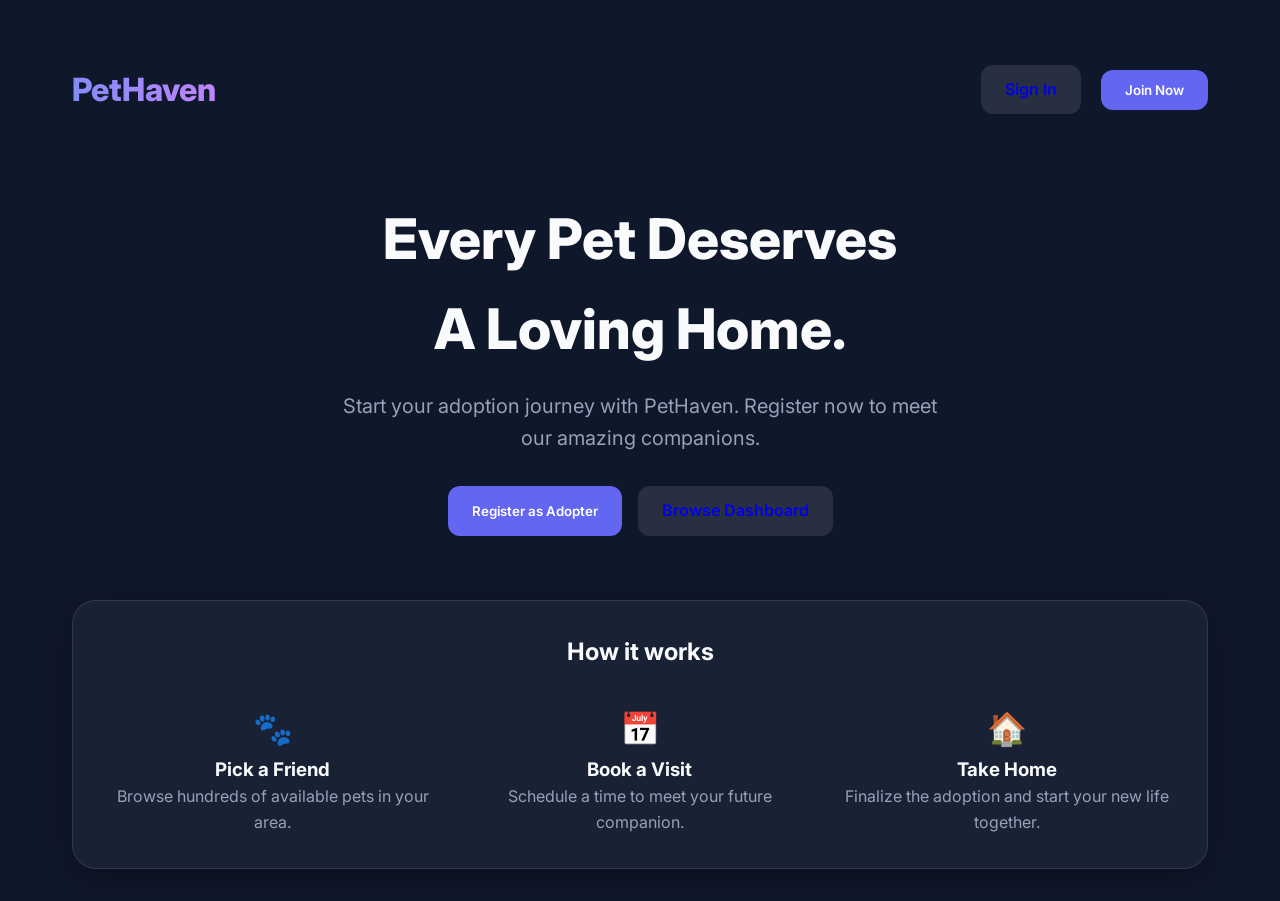
==== target/classes/static/index.html @ 94db2f68 "Initial commit - pet adoption project" ====
<!DOCTYPE html>
<html lang="en">
<head>
    <meta charset="UTF-8">
    <meta name="viewport" content="width=device-width, initial-scale=1.0">
    <title>PetHaven | Find Your Forever Friend</title>
    <link href="https://fonts.googleapis.com/css2?family=Inter:wght@400;600;800&display=swap" rel="stylesheet">
    <link rel="stylesheet" href="css/style.css">
</head>
<body>
    <div class="container">
        <header>
            <div class="logo">PetHaven</div>
            <nav id="user-nav">
                <a href="login.html" class="btn" style="background: rgba(255,255,255,0.1); margin-right: 1rem;">Sign In</a>
                <button class="btn btn-primary" onclick="openModal('register-modal')">Join Now</button>
            </nav>
        </header>

        <section class="hero">
            <h1>Every Pet Deserves<br>A Loving Home.</h1>
            <p>Start your adoption journey with PetHaven. Register now to meet our amazing companions.</p>
            <div style="margin-top: 2rem; display: flex; gap: 1rem; justify-content: center;">
                <button class="btn btn-primary" onclick="openModal('register-modal')">Register as Adopter</button>
                <a href="login.html" class="btn" style="background: rgba(255,255,255,0.1);">Browse Dashboard</a>
            </div>
        </section>

        <section class="glass-panel" style="text-align: center;">
            <h2>How it works</h2>
            <div style="display: grid; grid-template-columns: repeat(3, 1fr); gap: 2rem; margin-top: 2rem;">
                <div><div style="font-size: 2rem;">🐾</div><h3>Pick a Friend</h3><p style="color:var(--text-muted)">Browse hundreds of available pets in your area.</p></div>
                <div><div style="font-size: 2rem;">📅</div><h3>Book a Visit</h3><p style="color:var(--text-muted)">Schedule a time to meet your future companion.</p></div>
                <div><div style="font-size: 2rem;">🏠</div><h3>Take Home</h3><p style="color:var(--text-muted)">Finalize the adoption and start your new life together.</p></div>
            </div>
        </section>
    </div>

    <!-- Register Modal -->
    <div id="register-modal" class="modal-overlay">
        <div class="modal glass-panel">
            <h2>Create Account</h2>
            <form id="register-form">
                <div class="form-group"><label>Full Name</label><input type="text" id="reg-name" required></div>
                <div class="form-group"><label>Email</label><input type="email" id="reg-email" required></div>
                <div class="form-group"><label>Password</label><input type="password" id="reg-password" required></div>
                <div class="form-group"><label>Phone</label><input type="tel" id="reg-phone"></div>
                <div class="form-group"><label>Role</label>
                    <select id="reg-role" style="width:100%; padding:0.75rem; border-radius:12px; background:#0f172a; color:white;">
                        <option value="ADOPTER">Adopter</option>
                        <option value="STAFF">Shelter Staff</option>
                        <option value="VOLUNTEER">Volunteer</option>
                    </select>
                </div>
                <div style="display: flex; gap: 1rem; margin-top: 2rem;">
                    <button type="submit" class="btn btn-primary" style="flex: 1;">Register</button>
                    <button type="button" class="btn" onclick="closeModal('register-modal')">Cancel</button>
                </div>
            </form>
        </div>
    </div>

    <script>
        function openModal(id) { document.getElementById(id).style.display = 'flex'; }
        function closeModal(id) { document.getElementById(id).style.display = 'none'; }

        document.getElementById('register-form').addEventListener('submit', async (e) => {
            e.preventDefault();
            const payload = {
                name: document.getElementById('reg-name').value,
                email: document.getElementById('reg-email').value,
                password: document.getElementById('reg-password').value,
                phone: document.getElementById('reg-phone').value,
                userType: document.getElementById('reg-role').value
            };
            const response = await fetch('/users/register', {
                method: 'POST',
                headers: {'Content-Type': 'application/json'},
                body: JSON.stringify(payload)
            });
            if (response.ok) {
                alert('Success! Please sign in.');
                window.location.href = 'login.html';
            }
        });
    </script>
</body>
</html>
---- target/classes/static/css/style.css ----
:root {
    --primary: #6366f1;
    --primary-hover: #4f46e5;
    --bg-dark: #0f172a;
    --bg-card: rgba(30, 41, 59, 0.7);
    --text-main: #f8fafc;
    --text-muted: #94a3b8;
    --accent: #ec4899;
    --glass-border: rgba(255, 255, 255, 0.1);
}

* {
    margin: 0;
    padding: 0;
    box-sizing: border-box;
    font-family: 'Inter', sans-serif;
}

body {
    background-color: var(--bg-dark);
    color: var(--text-main);
    line-height: 1.6;
    overflow-x: hidden;
}

.container {
    max-width: 1200px;
    margin: 0 auto;
    padding: 2rem;
}

header {
    display: flex;
    justify-content: space-between;
    align-items: center;
    padding: 2rem 0;
    margin-bottom: 3rem;
    animation: fadeInDown 0.8s ease-out;
}

.logo {
    font-size: 2rem;
    font-weight: 800;
    background: linear-gradient(to right, #818cf8, #c084fc);
    -webkit-background-clip: text;
    -webkit-text-fill-color: transparent;
}

/* Glassmorphism Card */
.glass-panel {
    background: var(--bg-card);
    backdrop-filter: blur(12px);
    -webkit-backdrop-filter: blur(12px);
    border: 1px solid var(--glass-border);
    border-radius: 24px;
    padding: 2rem;
    box-shadow: 0 8px 32px 0 rgba(0, 0, 0, 0.3);
}

.hero {
    text-align: center;
    margin-bottom: 4rem;
    animation: fadeInUp 0.8s ease-out;
}

.hero h1 {
    font-size: 3.5rem;
    margin-bottom: 1rem;
    font-weight: 800;
}

.hero p {
    color: var(--text-muted);
    font-size: 1.25rem;
    max-width: 600px;
    margin: 0 auto;
}

/* Pet Grid */
.pet-grid {
    display: grid;
    grid-template-columns: repeat(auto-fill, minmax(300px, 1fr));
    gap: 2rem;
    margin-top: 2rem;
}

.pet-card {
    transition: transform 0.3s cubic-bezier(0.4, 0, 0.2, 1);
    cursor: pointer;
    overflow: hidden;
    position: relative;
    padding: 0;
}

.pet-card:hover {
    transform: translateY(-10px);
}

.pet-image {
    width: 100%;
    height: 200px;
    background: linear-gradient(45deg, #1e293b, #334155);
    display: flex;
    align-items: center;
    justify-content: center;
    font-size: 3rem;
}

.pet-info {
    padding: 1.5rem;
}

.pet-info h3 {
    font-size: 1.5rem;
    margin-bottom: 0.5rem;
}

.pet-tag {
    display: inline-block;
    padding: 0.25rem 0.75rem;
    border-radius: 999px;
    font-size: 0.8rem;
    background: rgba(99, 102, 241, 0.2);
    color: #818cf8;
    margin-bottom: 1rem;
}

.btn {
    padding: 0.75rem 1.5rem;
    border-radius: 12px;
    border: none;
    font-weight: 600;
    cursor: pointer;
    transition: all 0.2s;
    text-decoration: none;
    display: inline-block;
}

.btn-primary {
    background: var(--primary);
    color: white;
}

.btn-primary:hover {
    background: var(--primary-hover);
    box-shadow: 0 0 20px rgba(99, 102, 241, 0.4);
}

/* Forms */
.form-group {
    margin-bottom: 1.5rem;
}

label {
    display: block;
    margin-bottom: 0.5rem;
    color: var(--text-muted);
}

input {
    width: 100%;
    padding: 0.75rem 1rem;
    border-radius: 12px;
    background: rgba(15, 23, 42, 0.5);
    border: 1px solid var(--glass-border);
    color: white;
    outline: none;
}

input:focus {
    border-color: var(--primary);
}

/* Animations */
@keyframes fadeInUp {
    from { opacity: 0; transform: translateY(30px); }
    to { opacity: 1; transform: translateY(0); }
}

@keyframes fadeInDown {
    from { opacity: 0; transform: translateY(-30px); }
    to { opacity: 1; transform: translateY(0); }
}

/* Modal */
.modal-overlay {
    position: fixed;
    top: 0;
    left: 0;
    width: 100%;
    height: 100%;
    background: rgba(0, 0, 0, 0.8);
    display: none;
    align-items: center;
    justify-content: center;
    z-index: 1000;
}

.modal {
    max-width: 500px;
    width: 90%;
}
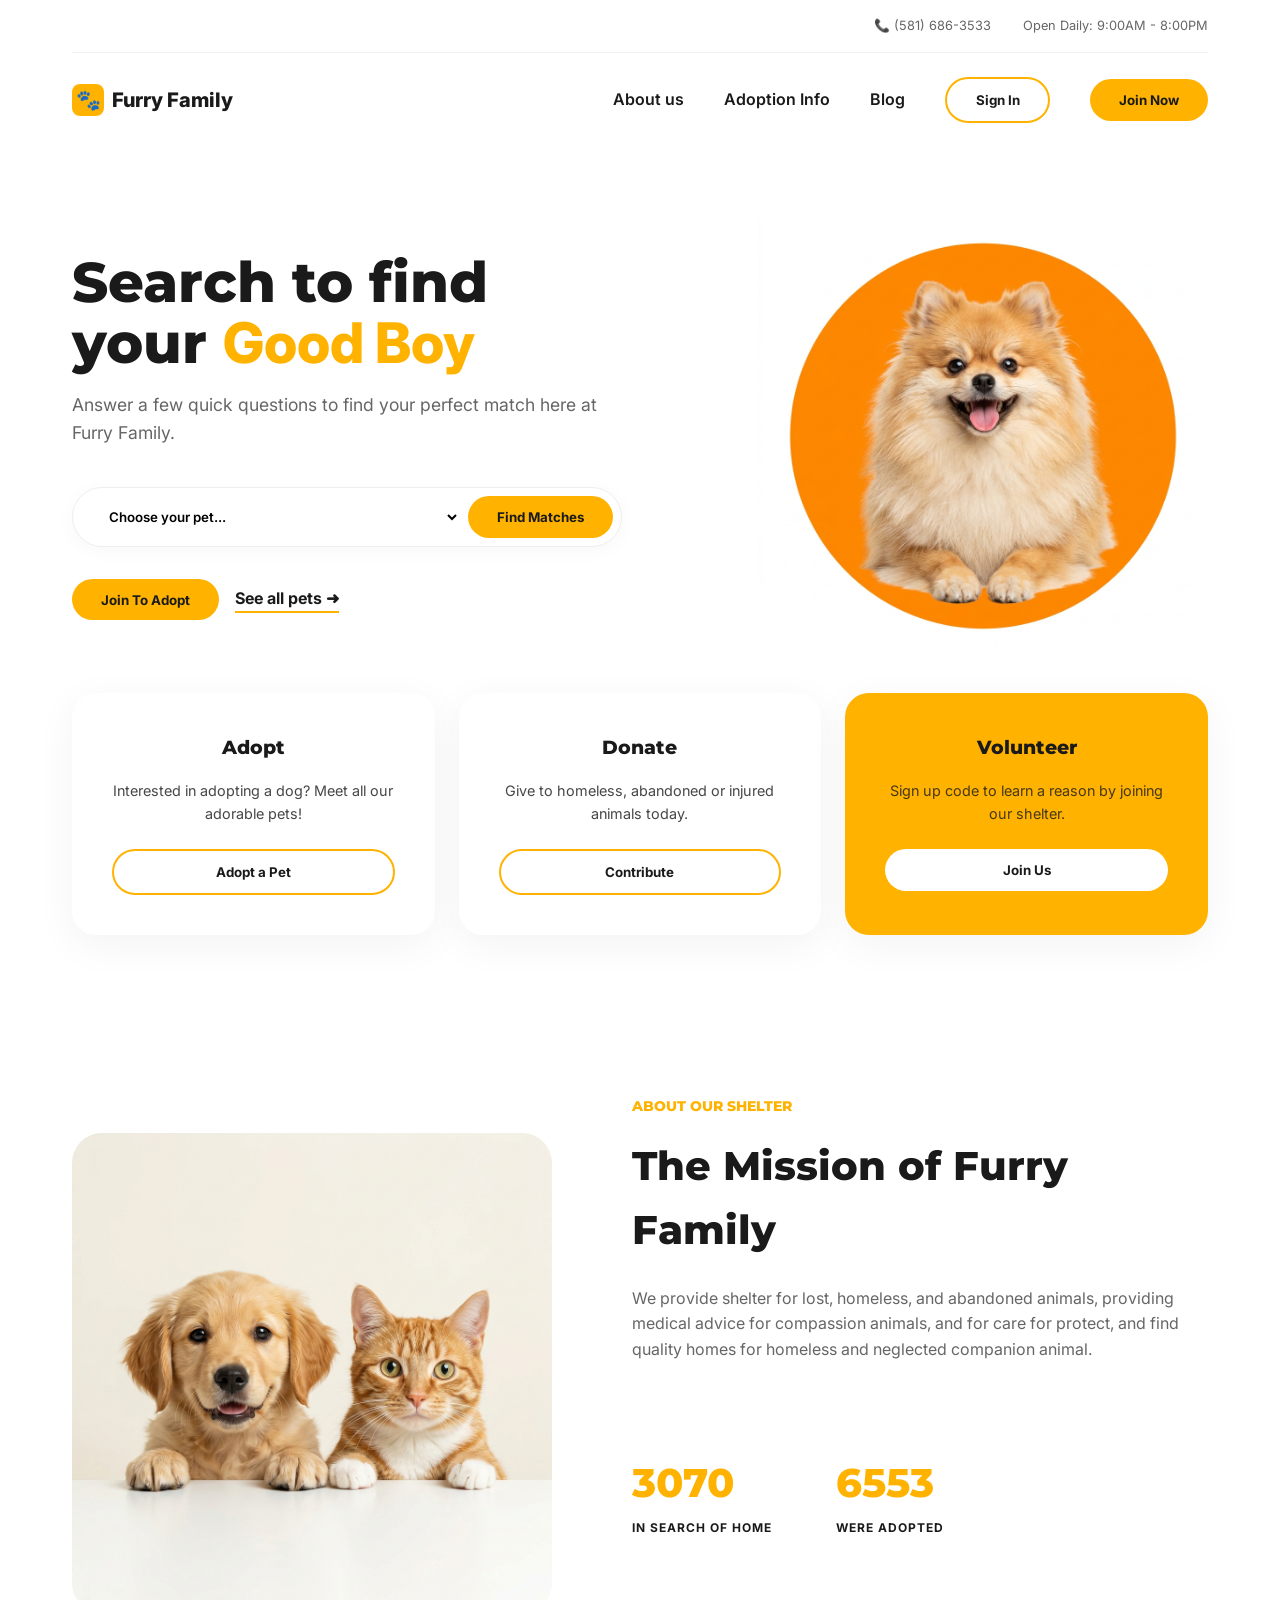
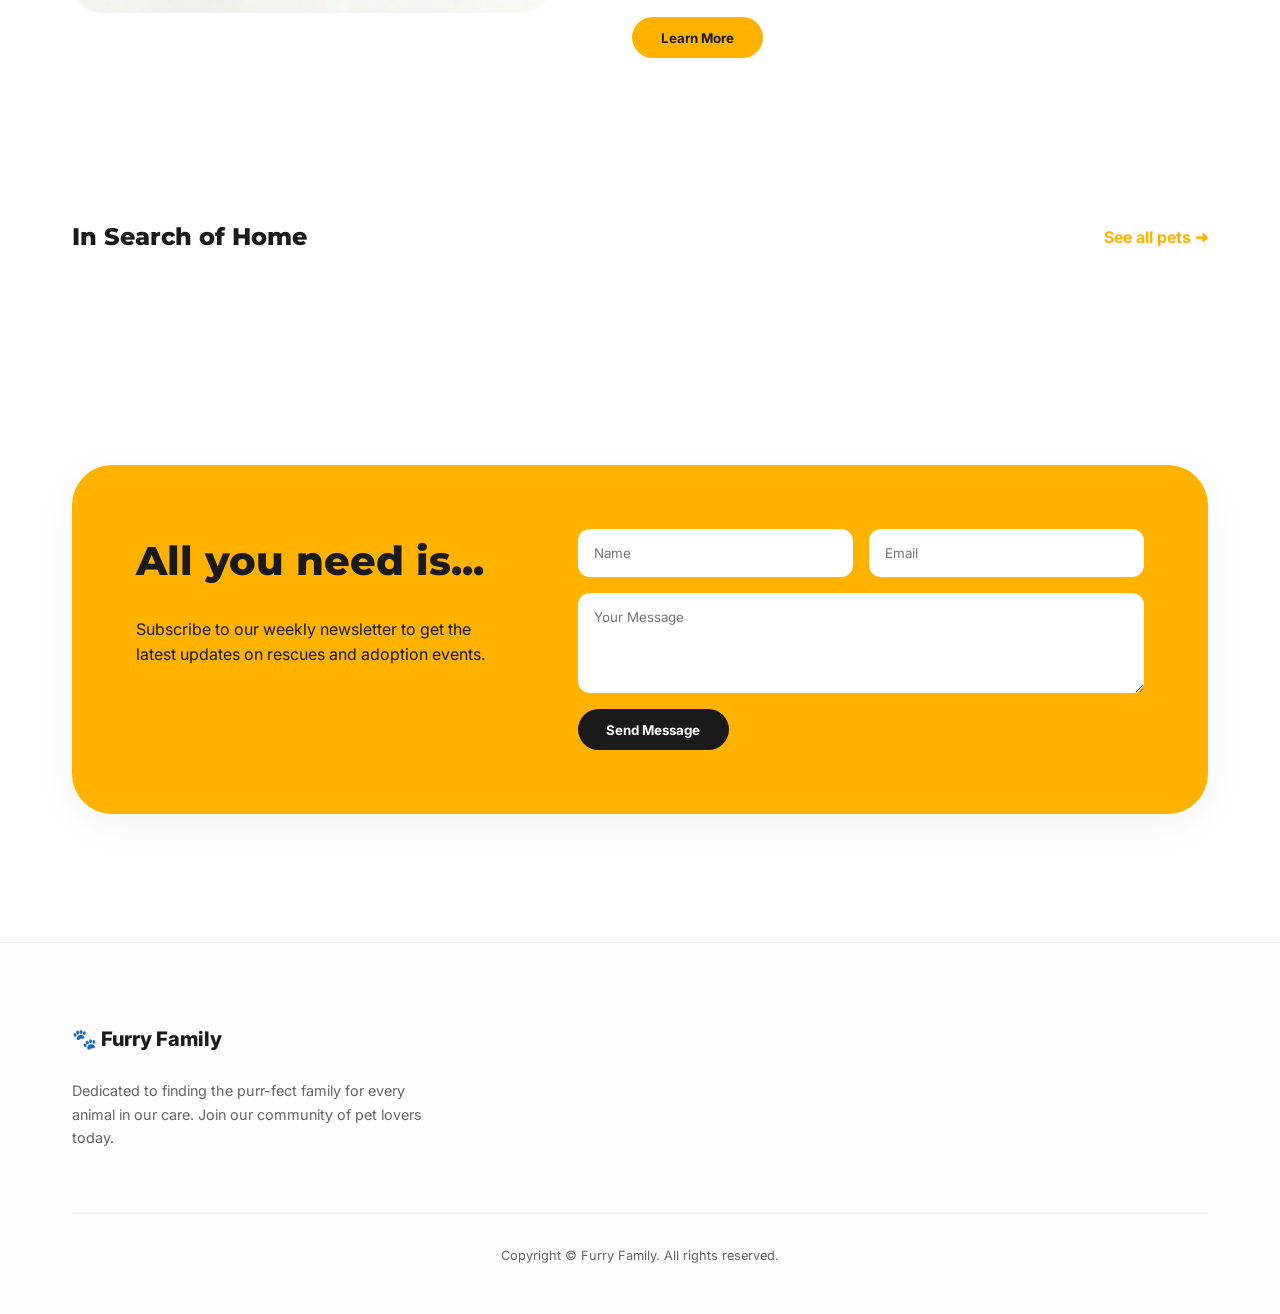
==== commit a11dc185: "New commit" ====
--- a/target/classes/static/index.html
+++ b/target/classes/static/index.html
@@ -3,86 +3,218 @@
 <head>
     <meta charset="UTF-8">
     <meta name="viewport" content="width=device-width, initial-scale=1.0">
-    <title>PetHaven | Find Your Forever Friend</title>
-    <link href="https://fonts.googleapis.com/css2?family=Inter:wght@400;600;800&display=swap" rel="stylesheet">
+    <title>Furry Family | Find Your Good Boy</title>
+    <link href="https://fonts.googleapis.com/css2?family=Montserrat:wght@700;800&family=Inter:wght@400;500;600;700&display=swap" rel="stylesheet">
     <link rel="stylesheet" href="css/style.css">
 </head>
 <body>
     <div class="container">
+        <!-- Top Info Bar -->
+        <div style="display: flex; justify-content: flex-end; padding: 1rem 0; font-size: 0.8rem; color: var(--text-muted); gap: 2rem; border-bottom: 1px solid #f1f1f1;">
+            <span>📞 (581) 686-3533</span>
+            <span>Open Daily: 9:00AM - 8:00PM</span>
+        </div>
+
         <header>
-            <div class="logo">PetHaven</div>
-            <nav id="user-nav">
-                <a href="login.html" class="btn" style="background: rgba(255,255,255,0.1); margin-right: 1rem;">Sign In</a>
+            <a href="index.html" class="logo">
+                <div class="logo-icon">🐾</div>
+                Furry Family
+            </a>
+            <nav style="display: flex; gap: 2.5rem; align-items: center;">
+                <a href="#" style="text-decoration:none; color:var(--text-dark); font-weight:600;">About us</a>
+                <a href="#" style="text-decoration:none; color:var(--text-dark); font-weight:600;">Adoption Info</a>
+                <a href="#" style="text-decoration:none; color:var(--text-dark); font-weight:600;">Blog</a>
+                <button class="btn btn-outline" onclick="window.location.href='login.html'">Sign In</button>
                 <button class="btn btn-primary" onclick="openModal('register-modal')">Join Now</button>
             </nav>
         </header>
 
+        <!-- Hero Section -->
         <section class="hero">
-            <h1>Every Pet Deserves<br>A Loving Home.</h1>
-            <p>Start your adoption journey with PetHaven. Register now to meet our amazing companions.</p>
-            <div style="margin-top: 2rem; display: flex; gap: 1rem; justify-content: center;">
-                <button class="btn btn-primary" onclick="openModal('register-modal')">Register as Adopter</button>
-                <a href="login.html" class="btn" style="background: rgba(255,255,255,0.1);">Browse Dashboard</a>
-            </div>
-        </section>
-
-        <section class="glass-panel" style="text-align: center;">
-            <h2>How it works</h2>
-            <div style="display: grid; grid-template-columns: repeat(3, 1fr); gap: 2rem; margin-top: 2rem;">
-                <div><div style="font-size: 2rem;">🐾</div><h3>Pick a Friend</h3><p style="color:var(--text-muted)">Browse hundreds of available pets in your area.</p></div>
-                <div><div style="font-size: 2rem;">📅</div><h3>Book a Visit</h3><p style="color:var(--text-muted)">Schedule a time to meet your future companion.</p></div>
-                <div><div style="font-size: 2rem;">🏠</div><h3>Take Home</h3><p style="color:var(--text-muted)">Finalize the adoption and start your new life together.</p></div>
+            <div class="hero-content">
+                <h1 style="margin-bottom: 1rem;">Search to find <br> your <span style="color:var(--primary)">Good Boy</span></h1>
+                <p style="margin-bottom: 2.5rem; font-size: 1.1rem; color:var(--text-muted);">Answer a few quick questions to find your perfect match here at Furry Family.</p>
+                
+                <div style="background: #fff; padding: 0.5rem; border-radius: 50px; display: flex; gap: 0.5rem; box-shadow: 0 4px 20px rgba(0,0,0,0.03); margin-bottom: 2rem; border: 1px solid #eee;">
+                    <select style="border:none; padding: 0 1.5rem; outline:none; background:transparent; font-weight:600; flex:1;">
+                        <option>Choose your pet...</option>
+                        <option>Dog</option>
+                        <option>Cat</option>
+                    </select>
+                    <button class="btn btn-primary">Find Matches</button>
+                </div>
+
+                <div style="display: flex; align-items: center; gap: 1rem;">
+                    <button class="btn btn-primary" onclick="openModal('register-modal')">Join To Adopt</button>
+                    <a href="#" style="text-decoration:none; color:var(--text-dark); font-weight:700; border-bottom: 2px solid var(--primary);">See all pets ➜</a>
+                </div>
+            </div>
+            <div class="hero-image">
+                <img src="img/hero.png" alt="Happy Pup">
+            </div>
+        </section>
+
+        <!-- Action Cards -->
+        <section class="action-cards">
+            <div class="action-card">
+                <h3>Adopt</h3>
+                <p>Interested in adopting a dog? Meet all our adorable pets!</p>
+                <button class="btn btn-outline" style="width:100%" onclick="openModal('register-modal')">Adopt a Pet</button>
+            </div>
+            <div class="action-card">
+                <h3>Donate</h3>
+                <p>Give to homeless, abandoned or injured animals today.</p>
+                <button class="btn btn-outline" style="width:100%">Contribute</button>
+            </div>
+            <div class="action-card yellow">
+                <h3 style="color:var(--text-dark)">Volunteer</h3>
+                <p style="color:var(--text-dark)">Sign up code to learn a reason by joining our shelter.</p>
+                <button class="btn btn-primary" style="background:#fff; width:100%" onclick="openModal('register-modal')">Join Us</button>
+            </div>
+        </section>
+
+        <!-- About Shelter -->
+        <section style="display: flex; align-items: center; gap: 5rem; padding: 5rem 0;">
+            <div style="flex: 1;">
+                <img src="img/contact.png" style="width:100%; border-radius:30px;" alt="Shelter">
+            </div>
+            <div style="flex: 1.2;">
+                <h4 style="color: var(--primary); text-transform: uppercase; margin-bottom: 1rem; font-size: 0.9rem;">About our shelter</h4>
+                <h2 style="font-size: 2.5rem; margin-bottom: 1.5rem;">The Mission of Furry Family</h2>
+                <p style="color: var(--text-muted); margin-bottom: 2.5rem;">We provide shelter for lost, homeless, and abandoned animals, providing medical advice for compassion animals, and for care for protect, and find quality homes for homeless and neglected companion animal.</p>
+                <div class="stats-box">
+                    <div class="stat-item">
+                        <h2>3070</h2>
+                        <p style="text-transform: uppercase; font-size: 0.75rem; font-weight:700; letter-spacing:1px;">In search of home</p>
+                    </div>
+                    <div class="stat-item">
+                        <h2>6553</h2>
+                        <p style="text-transform: uppercase; font-size: 0.75rem; font-weight:700; letter-spacing:1px;">Were adopted</p>
+                    </div>
+                </div>
+                <button class="btn btn-primary" style="margin-top: 2rem;">Learn More</button>
+            </div>
+        </section>
+
+        <!-- In Search of Home -->
+        <section style="padding: 5rem 0;">
+            <div class="section-header">
+                <h2>In Search of Home</h2>
+                <a href="#" style="color:var(--primary); font-weight:700; text-decoration:none;">See all pets ➜</a>
+            </div>
+            <div id="landing-pet-grid" class="pet-grid"></div>
+        </section>
+
+        <!-- Contact Section -->
+        <section class="glass-panel" style="display: flex; gap: 4rem; padding: 4rem; border:none; background: var(--primary); border-radius: 40px; margin-top: 5rem;">
+            <div style="flex: 1;">
+                <h2 style="font-size: 2.5rem; margin-bottom: 1.5rem;">All you need is...</h2>
+                <p style="margin-bottom: 2rem;">Subscribe to our weekly newsletter to get the latest updates on rescues and adoption events.</p>
+            </div>
+            <div style="flex: 1.5;">
+                <form style="display: flex; flex-direction: column; gap: 1rem;" onsubmit="event.preventDefault(); alert('Subscribed!')">
+                    <div style="display: grid; grid-template-columns: 1fr 1fr; gap: 1rem;">
+                        <input type="text" placeholder="Name" style="padding:1rem; border-radius:12px; border:none;">
+                        <input type="email" placeholder="Email" style="padding:1rem; border-radius:12px; border:none;">
+                    </div>
+                    <textarea placeholder="Your Message" style="padding:1rem; border-radius:12px; border:none; height:100px;"></textarea>
+                    <button class="btn btn-primary" style="background:var(--text-dark); color:white; align-self:flex-start;">Send Message</button>
+                </form>
             </div>
         </section>
     </div>
 
-    <!-- Register Modal -->
+    <!-- Registration Modal -->
     <div id="register-modal" class="modal-overlay">
-        <div class="modal glass-panel">
-            <h2>Create Account</h2>
+        <div class="modal">
+            <h2 style="margin-bottom: 1.5rem; text-align:center;">Join the Family</h2>
             <form id="register-form">
-                <div class="form-group"><label>Full Name</label><input type="text" id="reg-name" required></div>
-                <div class="form-group"><label>Email</label><input type="email" id="reg-email" required></div>
-                <div class="form-group"><label>Password</label><input type="password" id="reg-password" required></div>
-                <div class="form-group"><label>Phone</label><input type="tel" id="reg-phone"></div>
-                <div class="form-group"><label>Role</label>
-                    <select id="reg-role" style="width:100%; padding:0.75rem; border-radius:12px; background:#0f172a; color:white;">
+                <div class="form-group"><label>Full Name</label><input type="text" id="reg-name" required placeholder="John Doe"></div>
+                <div class="form-group"><label>Email Address</label><input type="email" id="reg-email" required placeholder="name@email.com"></div>
+                <div class="form-group"><label>Password</label><input type="password" id="reg-password" required placeholder="••••••••"></div>
+                <div class="form-group">
+                    <label>Joining As</label>
+                    <select id="reg-role" style="background:white;">
                         <option value="ADOPTER">Adopter</option>
+                        <option value="VOLUNTEER">Volunteer</option>
                         <option value="STAFF">Shelter Staff</option>
-                        <option value="VOLUNTEER">Volunteer</option>
+                        <option value="BREEDER">Breeder</option>
+                        <option value="VETERINARIAN">Veterinarian</option>
                     </select>
                 </div>
-                <div style="display: flex; gap: 1rem; margin-top: 2rem;">
-                    <button type="submit" class="btn btn-primary" style="flex: 1;">Register</button>
-                    <button type="button" class="btn" onclick="closeModal('register-modal')">Cancel</button>
+                <div style="display:flex; gap:1rem; margin-top:2.5rem;">
+                    <button type="submit" class="btn btn-primary" style="flex:1;">Register ➜</button>
+                    <button type="button" class="btn btn-outline" style="flex:1;" onclick="closeModal('register-modal')">Cancel</button>
                 </div>
             </form>
         </div>
     </div>
 
+    <footer>
+        <div class="container">
+            <div class="footer-grid">
+                <div>
+                    <a href="#" class="logo" style="margin-bottom: 1.5rem;">🐾 Furry Family</a>
+                    <p style="font-size: 0.9rem; color: var(--text-muted);">Dedicated to finding the purr-fect family for every animal in our care. Join our community of pet lovers today.</p>
+                </div>
+                <!-- ... footer cols ... -->
+            </div>
+            <p style="text-align: center; font-size: 0.8rem; color: var(--text-muted); border-top: 1px solid #eee; padding-top: 2rem;">
+                Copyright © Furry Family. All rights reserved.
+            </p>
+        </div>
+    </footer>
+
     <script>
         function openModal(id) { document.getElementById(id).style.display = 'flex'; }
         function closeModal(id) { document.getElementById(id).style.display = 'none'; }
 
+        async function loadLandingPets() {
+            try {
+                const res = await fetch('/pets/all');
+                const pets = await res.json();
+                const grid = document.getElementById('landing-pet-grid');
+                grid.innerHTML = pets.slice(0, 4).map(p => `
+                    <div class="pet-card">
+                        <img src="${p.imageUrl || 'img/pet.png'}" alt="${p.name}">
+                        <div class="pet-info">
+                            <span style="color:var(--primary); font-size:0.7rem; font-weight:800; text-transform:uppercase;">${p.species}</span>
+                            <h3 style="margin: 0.5rem 0;">${p.name}</h3>
+                            <p style="color:var(--text-muted); font-size:0.85rem;">${p.age} years old • ${p.healthStatus || 'Healthy'}</p>
+                        </div>
+                    </div>
+                `).join('');
+            } catch (e) {}
+        }
+
         document.getElementById('register-form').addEventListener('submit', async (e) => {
             e.preventDefault();
+            const btn = e.target.querySelector('button[type="submit"]');
+            btn.innerText = "Registering...";
+            
             const payload = {
-                name: document.getElementById('reg-name').value,
-                email: document.getElementById('reg-email').value,
-                password: document.getElementById('reg-password').value,
-                phone: document.getElementById('reg-phone').value,
+                name: document.getElementById('reg-name').value.trim(),
+                email: document.getElementById('reg-email').value.trim(),
+                password: document.getElementById('reg-password').value.trim(),
                 userType: document.getElementById('reg-role').value
             };
-            const response = await fetch('/users/register', {
+
+            const res = await fetch('/users/register', {
                 method: 'POST',
                 headers: {'Content-Type': 'application/json'},
                 body: JSON.stringify(payload)
             });
-            if (response.ok) {
-                alert('Success! Please sign in.');
+
+            if (res.ok) {
+                alert('Account created! Now please sign in.');
                 window.location.href = 'login.html';
+            } else {
+                alert('Registration failed. Email might already exist.');
+                btn.innerText = "Register ➜";
             }
         });
+
+        loadLandingPets();
     </script>
 </body>
 </html>
--- a/target/classes/static/css/style.css
+++ b/target/classes/static/css/style.css
@@ -1,12 +1,15 @@
+@import url('https://fonts.googleapis.com/css2?family=Montserrat:wght@400;500;600;700;800&family=Inter:wght@400;500;600&display=swap');
+
 :root {
-    --primary: #6366f1;
-    --primary-hover: #4f46e5;
-    --bg-dark: #0f172a;
-    --bg-card: rgba(30, 41, 59, 0.7);
-    --text-main: #f8fafc;
-    --text-muted: #94a3b8;
-    --accent: #ec4899;
-    --glass-border: rgba(255, 255, 255, 0.1);
+    --primary: #ffb300; /* Vibrant Golden Yellow */
+    --primary-hover: #e6a100;
+    --primary-light: #fff9e6;
+    --text-dark: #1a1a1a;
+    --text-muted: #666666;
+    --white: #ffffff;
+    --bg-body: #f8f9fa;
+    --card-shadow: 0 10px 40px rgba(0, 0, 0, 0.05);
+    --border-radius: 24px;
 }
 
 * {
@@ -17,179 +20,225 @@
 }
 
 body {
-    background-color: var(--bg-dark);
-    color: var(--text-main);
+    background-color: var(--white);
+    color: var(--text-dark);
     line-height: 1.6;
-    overflow-x: hidden;
+}
+
+h1, h2, h3, h4 {
+    font-family: 'Montserrat', sans-serif;
+    font-weight: 800;
+    color: var(--text-dark);
 }
 
 .container {
     max-width: 1200px;
     margin: 0 auto;
-    padding: 2rem;
-}
-
+    padding: 0 2rem;
+}
+
+/* Header */
 header {
     display: flex;
     justify-content: space-between;
     align-items: center;
-    padding: 2rem 0;
-    margin-bottom: 3rem;
-    animation: fadeInDown 0.8s ease-out;
+    padding: 1.5rem 0;
+    background: var(--white);
 }
 
 .logo {
-    font-size: 2rem;
+    display: flex;
+    align-items: center;
+    gap: 0.5rem;
+    font-size: 1.25rem;
     font-weight: 800;
-    background: linear-gradient(to right, #818cf8, #c084fc);
-    -webkit-background-clip: text;
-    -webkit-text-fill-color: transparent;
-}
-
-/* Glassmorphism Card */
-.glass-panel {
-    background: var(--bg-card);
-    backdrop-filter: blur(12px);
-    -webkit-backdrop-filter: blur(12px);
-    border: 1px solid var(--glass-border);
-    border-radius: 24px;
-    padding: 2rem;
-    box-shadow: 0 8px 32px 0 rgba(0, 0, 0, 0.3);
-}
-
+    color: var(--text-dark);
+    text-decoration: none;
+}
+
+.logo-icon {
+    width: 32px;
+    height: 32px;
+    background: var(--primary);
+    border-radius: 8px;
+    display: flex;
+    align-items: center;
+    justify-content: center;
+    color: white;
+}
+
+/* Buttons */
+.btn {
+    padding: 0.8rem 1.8rem;
+    border-radius: 50px;
+    font-weight: 700;
+    border: none;
+    cursor: pointer;
+    transition: all 0.3s cubic-bezier(0.4, 0, 0.2, 1);
+    display: inline-flex;
+    align-items: center;
+    justify-content: center;
+    gap: 0.5rem;
+    text-decoration: none;
+}
+
+.btn-primary {
+    background: var(--primary);
+    color: var(--text-dark);
+}
+
+.btn-primary:hover {
+    background: var(--primary-hover);
+    transform: translateY(-2px);
+    box-shadow: 0 10px 20px rgba(255, 179, 0, 0.2);
+}
+
+.btn-outline {
+    background: transparent;
+    border: 2px solid var(--primary);
+    color: var(--text-dark);
+}
+
+.btn-outline:hover {
+    background: var(--primary-light);
+}
+
+/* Hero Section */
 .hero {
-    text-align: center;
-    margin-bottom: 4rem;
-    animation: fadeInUp 0.8s ease-out;
+    display: flex;
+    align-items: center;
+    justify-content: space-between;
+    padding: 4rem 0;
+    gap: 2rem;
+}
+
+.hero-content {
+    flex: 1;
+    max-width: 550px;
+}
+
+.hero-image {
+    flex: 1;
+    position: relative;
+    display: flex;
+    justify-content: flex-end;
+}
+
+.hero-image img {
+    width: 100%;
+    max-width: 450px;
+    border-bottom-left-radius: 100px;
+    border-top-right-radius: 100px;
 }
 
 .hero h1 {
     font-size: 3.5rem;
-    margin-bottom: 1rem;
-    font-weight: 800;
-}
-
-.hero p {
-    color: var(--text-muted);
-    font-size: 1.25rem;
-    max-width: 600px;
-    margin: 0 auto;
-}
-
-/* Pet Grid */
+    line-height: 1.1;
+    margin-bottom: 1.5rem;
+}
+
+/* Action Cards (Adopt, Donate, Volunteer) */
+.action-cards {
+    display: grid;
+    grid-template-columns: repeat(3, 1fr);
+    gap: 1.5rem;
+    margin-top: -2rem;
+    margin-bottom: 5rem;
+}
+
+.action-card {
+    padding: 2.5rem;
+    border-radius: var(--border-radius);
+    text-align: center;
+    background: var(--white);
+    box-shadow: var(--card-shadow);
+    transition: transform 0.3s ease;
+}
+
+.action-card:hover { transform: translateY(-10px); }
+
+.action-card.yellow {
+    background: var(--primary);
+    color: var(--text-dark);
+}
+
+.action-card h3 { margin-bottom: 1rem; }
+.action-card p { font-size: 0.9rem; color: inherit; opacity: 0.8; margin-bottom: 1.5rem; }
+
+/* Stats */
+.stats-box {
+    display: flex;
+    gap: 4rem;
+    padding: 3rem 0;
+}
+
+.stat-item h2 {
+    font-size: 2.5rem;
+    color: var(--primary);
+    margin-bottom: 0.2rem;
+}
+
+/* Pet Listing */
+.section-header {
+    display: flex;
+    justify-content: space-between;
+    align-items: center;
+    margin-bottom: 3rem;
+}
+
 .pet-grid {
     display: grid;
-    grid-template-columns: repeat(auto-fill, minmax(300px, 1fr));
+    grid-template-columns: repeat(auto-fill, minmax(280px, 1fr));
     gap: 2rem;
-    margin-top: 2rem;
 }
 
 .pet-card {
-    transition: transform 0.3s cubic-bezier(0.4, 0, 0.2, 1);
-    cursor: pointer;
+    background: var(--white);
+    border-radius: var(--border-radius);
     overflow: hidden;
-    position: relative;
-    padding: 0;
-}
-
-.pet-card:hover {
-    transform: translateY(-10px);
-}
-
-.pet-image {
+    box-shadow: var(--card-shadow);
+    transition: 0.3s;
+}
+
+.pet-card:hover { transform: translateY(-5px); }
+
+.pet-card img {
     width: 100%;
-    height: 200px;
-    background: linear-gradient(45deg, #1e293b, #334155);
-    display: flex;
-    align-items: center;
-    justify-content: center;
-    font-size: 3rem;
-}
-
-.pet-info {
-    padding: 1.5rem;
-}
-
-.pet-info h3 {
-    font-size: 1.5rem;
-    margin-bottom: 0.5rem;
-}
-
-.pet-tag {
-    display: inline-block;
-    padding: 0.25rem 0.75rem;
-    border-radius: 999px;
-    font-size: 0.8rem;
-    background: rgba(99, 102, 241, 0.2);
-    color: #818cf8;
-    margin-bottom: 1rem;
-}
-
-.btn {
-    padding: 0.75rem 1.5rem;
-    border-radius: 12px;
-    border: none;
-    font-weight: 600;
-    cursor: pointer;
-    transition: all 0.2s;
-    text-decoration: none;
-    display: inline-block;
-}
-
-.btn-primary {
-    background: var(--primary);
-    color: white;
-}
-
-.btn-primary:hover {
-    background: var(--primary-hover);
-    box-shadow: 0 0 20px rgba(99, 102, 241, 0.4);
-}
-
-/* Forms */
-.form-group {
-    margin-bottom: 1.5rem;
-}
-
-label {
-    display: block;
-    margin-bottom: 0.5rem;
-    color: var(--text-muted);
-}
-
-input {
-    width: 100%;
-    padding: 0.75rem 1rem;
-    border-radius: 12px;
-    background: rgba(15, 23, 42, 0.5);
-    border: 1px solid var(--glass-border);
-    color: white;
-    outline: none;
-}
-
-input:focus {
-    border-color: var(--primary);
-}
-
-/* Animations */
-@keyframes fadeInUp {
-    from { opacity: 0; transform: translateY(30px); }
-    to { opacity: 1; transform: translateY(0); }
-}
-
-@keyframes fadeInDown {
-    from { opacity: 0; transform: translateY(-30px); }
-    to { opacity: 1; transform: translateY(0); }
+    height: 240px;
+    object-fit: cover;
+}
+
+.pet-info { padding: 1.5rem; }
+
+/* Dashboard UI */
+.glass-panel {
+    background: var(--white);
+    border: 1px solid #f1f1f1;
+    border-radius: var(--border-radius);
+    padding: 2rem;
+    box-shadow: var(--card-shadow);
+}
+
+.dash-nav {
+    display: flex;
+    background: #fdfdfd;
+    padding: 0.5rem;
+    border-radius: 50px;
+    gap: 0.5rem;
+    margin-bottom: 3rem;
+    border: 1px solid #eeeeee;
+}
+
+.dash-nav .btn {
+    border-radius: 50px;
+    padding: 0.8rem 2rem;
 }
 
 /* Modal */
 .modal-overlay {
     position: fixed;
-    top: 0;
-    left: 0;
-    width: 100%;
-    height: 100%;
-    background: rgba(0, 0, 0, 0.8);
+    top: 0; left: 0; width: 100%; height: 100%;
+    background: rgba(0,0,0,0.5);
     display: none;
     align-items: center;
     justify-content: center;
@@ -197,6 +246,39 @@
 }
 
 .modal {
+    background: var(--white);
+    width: 90%;
     max-width: 500px;
-    width: 90%;
-}
+    padding: 3rem;
+    border-radius: var(--border-radius);
+    position: relative;
+}
+
+.form-group { margin-bottom: 1.5rem; }
+.form-group label { display: block; margin-bottom: 0.5rem; font-weight: 600; font-size: 0.9rem; }
+.form-group input, .form-group select, .form-group textarea {
+    width: 100%; padding: 0.8rem 1.2rem; border-radius: 12px;
+    border: 1px solid #e0e0e0; outline: none; transition: 0.2s;
+}
+.form-group input:focus { border-color: var(--primary); }
+
+/* Footer */
+footer {
+    background: #fdfdfd;
+    border-top: 1px solid #eee;
+    padding: 5rem 0 3rem;
+    margin-top: 8rem;
+}
+
+.footer-grid {
+    display: grid;
+    grid-template-columns: 2fr 1fr 1fr 1fr;
+    gap: 4rem;
+    margin-bottom: 4rem;
+}
+
+.footer-col h4 { margin-bottom: 1.5rem; text-transform: uppercase; font-size: 0.8rem; letter-spacing: 1px; }
+.footer-col ul { list-style: none; }
+.footer-col li { margin-bottom: 0.8rem; }
+.footer-col a { color: var(--text-muted); text-decoration: none; font-size: 0.9rem; transition: 0.2s; }
+.footer-col a:hover { color: var(--primary); }
